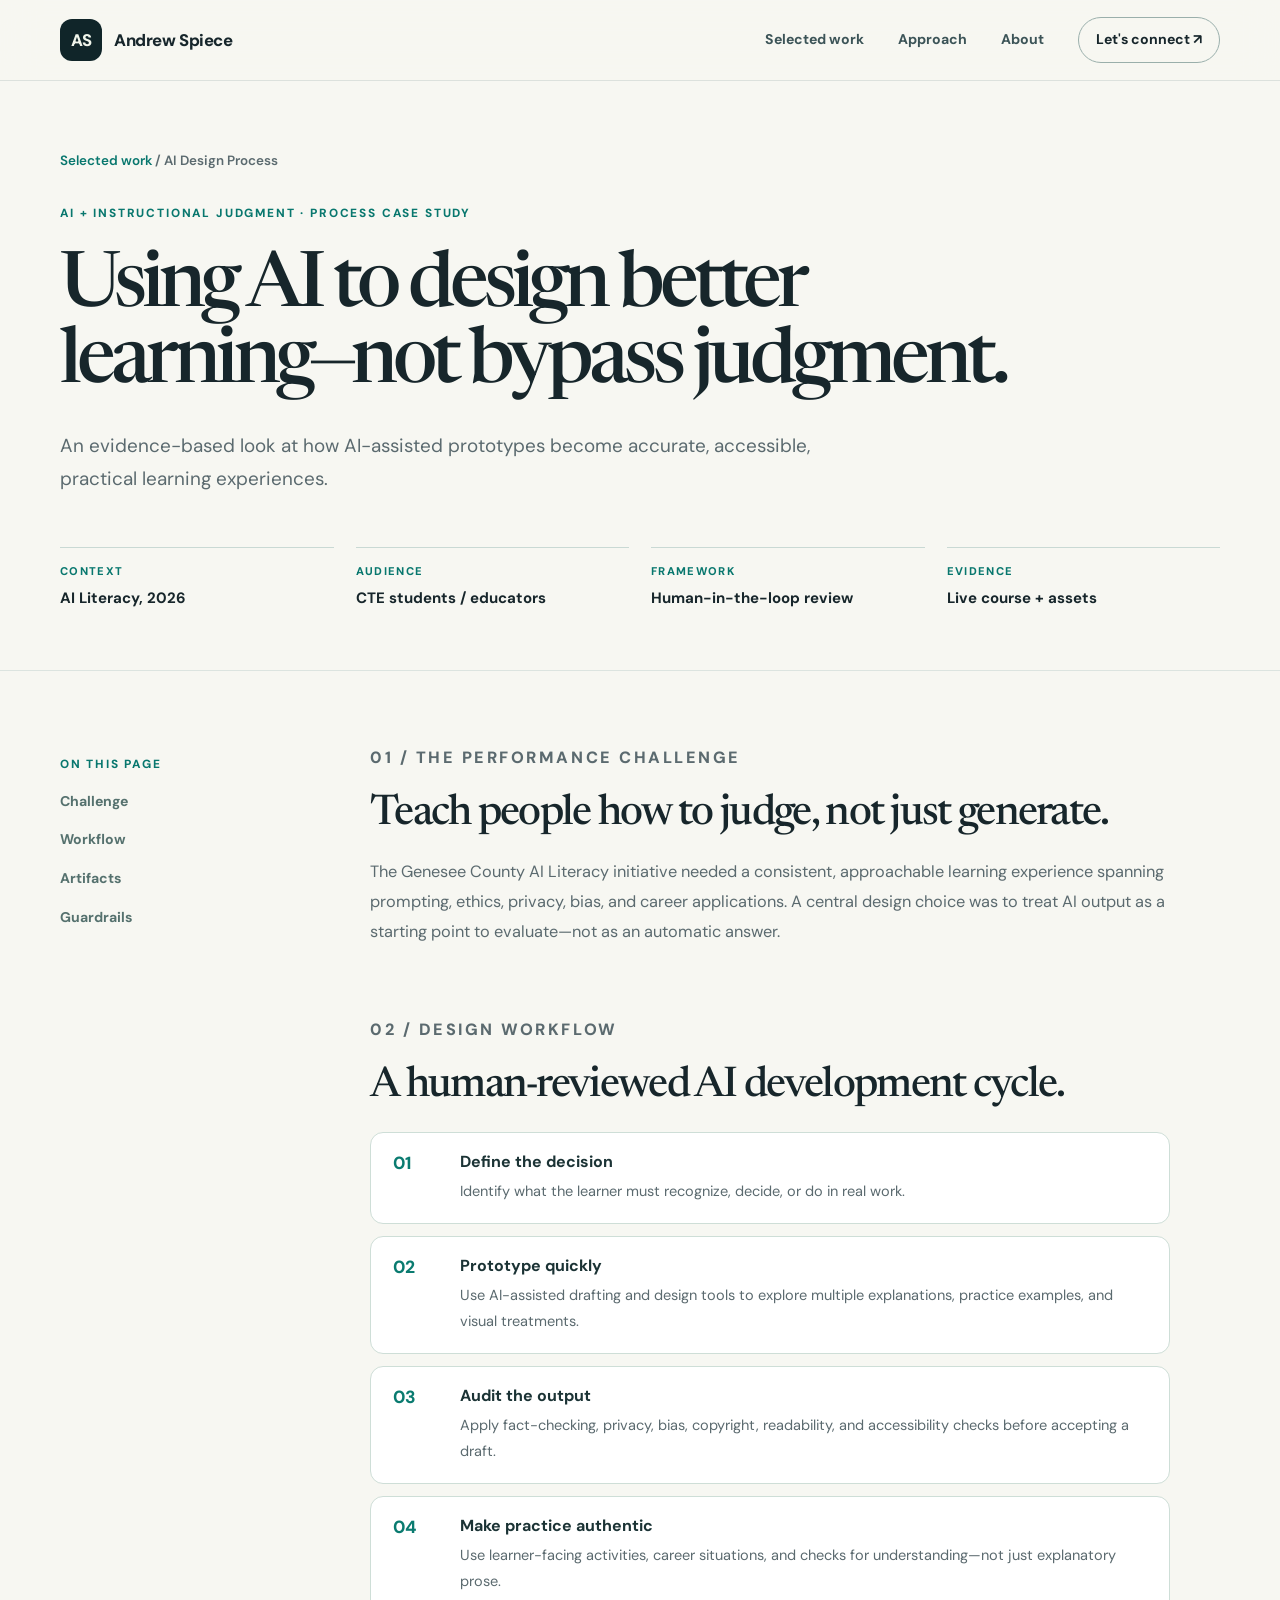
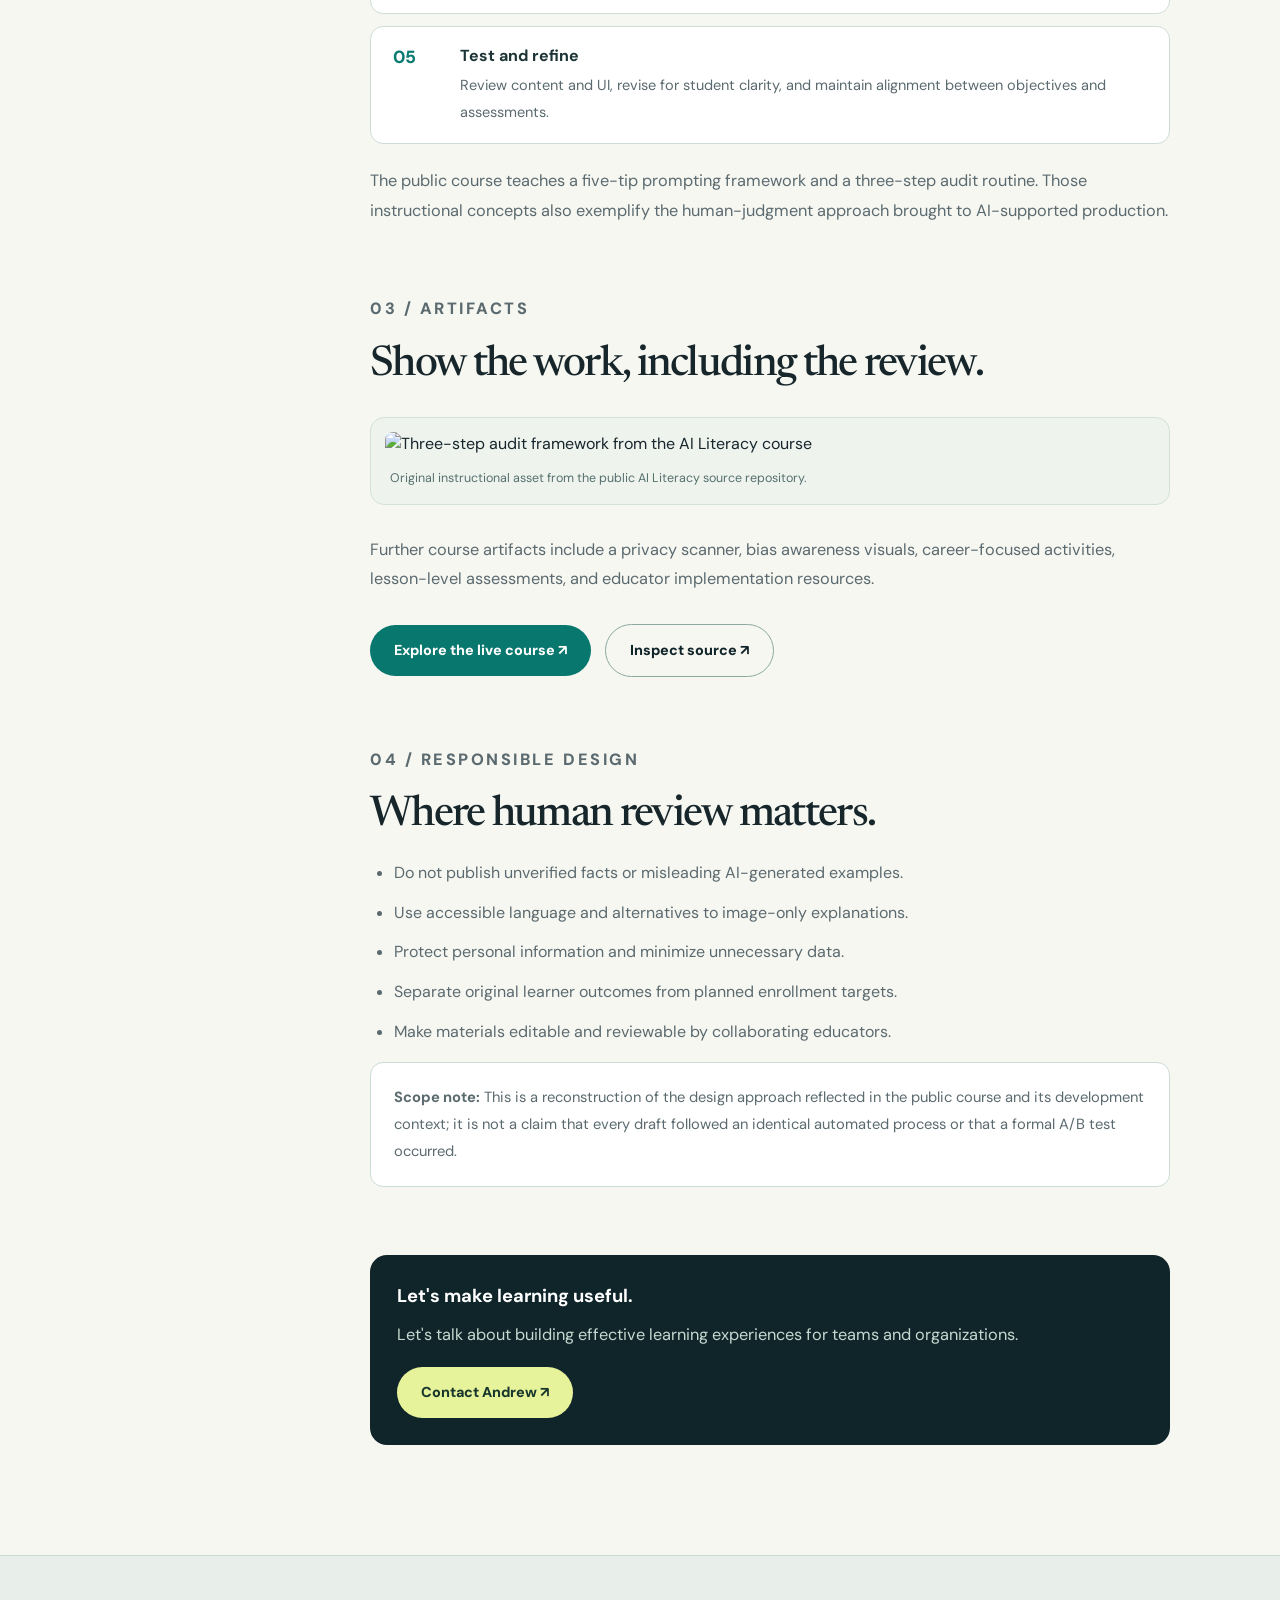
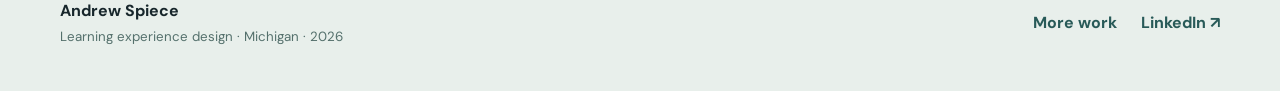
==== projects/ai-design-process.html @ ae66c5fb "Expand portfolio with Storyline, AI process, learning tools, branching scenario and video tour" ====
<!doctype html><html lang="en"><head><meta charset="utf-8"><meta name="viewport" content="width=device-width,initial-scale=1"><meta name="description" content="How AI-supported learning design preserves instructional judgment, privacy, accessibility and verification."><meta name="theme-color" content="#102529"><title>AI Design Process | Andrew Spiece</title><link rel="stylesheet" href="../assets/site.css"></head><body><a class="skip" href="#main">Skip to content</a><header class="nav"><div class="wrap nav-inner"><a class="brand" href="../index.html"><span class="brand-mark">AS</span><span>Andrew Spiece</span></a><nav class="navlinks" aria-label="Primary"><a href="../index.html#work">Selected work</a><a href="../index.html#approach">Approach</a><a href="../index.html#about">About</a><a class="nav-cta" href="mailto:aspiece@gmail.com">Let's connect ↗</a></nav></div></header><main id="main"><header class="page-hero"><div class="wrap"><div class="breadcrumbs"><a href="../index.html#work">Selected work</a> / AI Design Process</div><p class="eyebrow" style="margin-top:32px">AI + instructional judgment · Process case study</p><h1>Using AI to design better learning—not bypass judgment.</h1><p class="sub">An evidence-based look at how AI-assisted prototypes become accurate, accessible, practical learning experiences.</p><div class="meta-grid"><div><small>Context</small><strong>AI Literacy, 2026</strong></div><div><small>Audience</small><strong>CTE students / educators</strong></div><div><small>Framework</small><strong>Human-in-the-loop review</strong></div><div><small>Evidence</small><strong>Live course + assets</strong></div></div></div></header><div class="wrap case-layout"><aside class="toc" aria-label="On this page"><p>On this page</p><a href="#need">Challenge</a><a href="#method">Workflow</a><a href="#artifacts">Artifacts</a><a href="#guardrails">Guardrails</a></aside><article class="case-body"><section id="need"><p class="eyebrow">01 / The performance challenge</p><h2>Teach people how to judge, not just generate.</h2><p>The Genesee County AI Literacy initiative needed a consistent, approachable learning experience spanning prompting, ethics, privacy, bias, and career applications. A central design choice was to treat AI output as a starting point to evaluate—not as an automatic answer.</p></section><section id="method"><p class="eyebrow">02 / Design workflow</p><h2>A human-reviewed AI development cycle.</h2><div class="process-stack"><div><span>01</span><strong>Define the decision</strong><p>Identify what the learner must recognize, decide, or do in real work.</p></div><div><span>02</span><strong>Prototype quickly</strong><p>Use AI-assisted drafting and design tools to explore multiple explanations, practice examples, and visual treatments.</p></div><div><span>03</span><strong>Audit the output</strong><p>Apply fact-checking, privacy, bias, copyright, readability, and accessibility checks before accepting a draft.</p></div><div><span>04</span><strong>Make practice authentic</strong><p>Use learner-facing activities, career situations, and checks for understanding—not just explanatory prose.</p></div><div><span>05</span><strong>Test and refine</strong><p>Review content and UI, revise for student clarity, and maintain alignment between objectives and assessments.</p></div></div><p>The public course teaches a five-tip prompting framework and a three-step audit routine. Those instructional concepts also exemplify the human-judgment approach brought to AI-supported production.</p></section><section id="artifacts"><p class="eyebrow">03 / Artifacts</p><h2>Show the work, including the review.</h2><figure class="case-figure"><img src="https://raw.githubusercontent.com/aspiece/AILiteracy/main/assets/media/M01_3StepAuditProcess_v1.png" alt="Three-step audit framework from the AI Literacy course" loading="lazy"><figcaption>Original instructional asset from the public AI Literacy source repository.</figcaption></figure><p>Further course artifacts include a privacy scanner, bias awareness visuals, career-focused activities, lesson-level assessments, and educator implementation resources.</p><div class="actions"><a class="btn" href="https://ai.geneseelearninglab.com/" target="_blank" rel="noopener">Explore the live course ↗</a><a class="btn secondary" href="https://github.com/aspiece/AILiteracy" target="_blank" rel="noopener">Inspect source ↗</a></div></section><section id="guardrails"><p class="eyebrow">04 / Responsible design</p><h2>Where human review matters.</h2><ul><li>Do not publish unverified facts or misleading AI-generated examples.</li><li>Use accessible language and alternatives to image-only explanations.</li><li>Protect personal information and minimize unnecessary data.</li><li>Separate original learner outcomes from planned enrollment targets.</li><li>Make materials editable and reviewable by collaborating educators.</li></ul><div class="note"><p><strong>Scope note:</strong> This is a reconstruction of the design approach reflected in the public course and its development context; it is not a claim that every draft followed an identical automated process or that a formal A/B test occurred.</p></div></section><div class="case-cta"><h3>Let's make learning useful.</h3><p>Let's talk about building effective learning experiences for teams and organizations.</p><a class="btn" href="mailto:aspiece@gmail.com?subject=Learning%20experience%20design">Contact Andrew ↗</a></div></article></div></main><footer class="footer"><div class="wrap footer-inner"><div><strong>Andrew Spiece</strong><br><small>Learning experience design · Michigan · 2026</small></div><div class="footer-links"><a href="../index.html#work">More work</a><a href="https://www.linkedin.com/in/aspiece/" target="_blank" rel="noopener">LinkedIn ↗</a></div></div></footer></body></html>
---- assets/site.css ----
@import url('https://fonts.googleapis.com/css2?family=DM+Sans:wght@400;500;600;700;800&family=Newsreader:opsz,wght@6..72,400;6..72,500;6..72,600&display=swap');
:root{--bg:#f7f7f2;--paper:#fff;--ink:#17262b;--muted:#5b6a6f;--line:#dce4e0;--teal:#08776e;--teal2:#bbdfd8;--lime:#e7f39b;--night:#102529;--shadow:0 18px 55px rgba(14,45,49,.09);font-synthesis:none}*{box-sizing:border-box}html{scroll-behavior:smooth}body{margin:0;background:var(--bg);color:var(--ink);font-family:'DM Sans',system-ui,-apple-system,Arial,sans-serif;line-height:1.55;-webkit-font-smoothing:antialiased}a{color:inherit}a:focus-visible,button:focus-visible{outline:3px solid #e79526;outline-offset:4px}.skip{position:absolute;left:-10000px;top:10px;z-index:20;background:#fff;padding:10px 18px}.skip:focus{left:10px}.wrap{width:min(1160px,calc(100% - 64px));margin-inline:auto}.nav{background:rgba(247,247,242,.93);position:sticky;top:0;z-index:10;backdrop-filter:blur(18px);border-bottom:1px solid rgba(30,65,67,.12)}.nav-inner{min-height:80px;display:flex;align-items:center;justify-content:space-between;gap:32px}.brand{text-decoration:none;display:flex;gap:12px;align-items:center;font-weight:800;letter-spacing:-.025em;font-size:1.05rem}.brand-mark{display:grid;place-items:center;background:var(--night);color:#f0f5eb;width:42px;height:42px;border-radius:12px;font-weight:800;letter-spacing:-.05em}.navlinks{display:flex;gap:34px;align-items:center}.navlinks a{text-decoration:none;font-weight:700;font-size:.88rem;color:#3c5457}.navlinks a:hover,.navlinks a[aria-current='page']{color:var(--teal)}.navlinks .nav-cta{border:1px solid #9aafab;padding:11px 17px;border-radius:100px;color:var(--ink)}.eyebrow{font-size:.74rem;font-weight:800;text-transform:uppercase;letter-spacing:.155em;color:var(--teal)}.hero{padding:86px 0 94px;overflow:hidden}.hero-grid{display:grid;grid-template-columns:minmax(0,1.05fr) minmax(0,.95fr);gap:6%;align-items:center}.hero h1{font-family:'Newsreader',Georgia,serif;font-size:clamp(3.9rem,7vw,7.1rem);line-height:.96;letter-spacing:-.07em;font-weight:500;margin:21px 0 27px;max-width:780px}.hero h1 em{font-weight:500;font-style:normal;color:var(--teal)}.hero .lead{font-size:1.13rem;line-height:1.75;color:var(--muted);max-width:580px}.actions{display:flex;gap:14px;align-items:center;flex-wrap:wrap;margin-top:30px}.btn{display:inline-flex;gap:12px;align-items:center;justify-content:center;border:0;border-radius:100px;padding:14px 24px;background:var(--teal);color:white;text-decoration:none;font-weight:800;font-size:.9rem;transition:transform .2s,background .2s}.btn:hover{transform:translateY(-2px);background:#005d56}.btn.secondary{background:transparent;color:var(--night);border:1px solid #8ca9a1}.btn.secondary:hover{background:white}.hero-visual{position:relative;min-height:500px;display:grid;place-items:center}.hero-visual:before{content:'';position:absolute;width:84%;aspect-ratio:1;border-radius:50%;background:radial-gradient(circle,#d9ece3 30%,#eaf2e3 75%,transparent 75%);z-index:0}.visual-stack{position:relative;z-index:1;width:92%;max-width:470px}.portfolio-window{background:var(--night);color:white;border-radius:22px;padding:20px;transform:rotate(3deg);box-shadow:0 32px 70px rgba(4,48,49,.19)}.window-chrome{display:flex;gap:7px;padding-bottom:16px}.dot{width:9px;height:9px;border-radius:50%;background:#6f908b}.portfolio-window img{display:block;border-radius:11px;width:100%;aspect-ratio:1.58;object-fit:cover}.floating-note{position:absolute;bottom:-35px;left:-25px;background:var(--lime);color:#18382f;max-width:215px;border-radius:16px;padding:20px;transform:rotate(-7deg);box-shadow:var(--shadow);font-size:1rem;font-family:'Newsreader',Georgia,serif;font-weight:600;line-height:1.3}.hero-corner{position:absolute;right:-8px;top:22px;background:#fff;padding:12px 17px;border-radius:100px;box-shadow:var(--shadow);font-size:.72rem;font-weight:800;letter-spacing:.08em;text-transform:uppercase;transform:rotate(8deg)}.proof{border-top:1px solid var(--line);border-bottom:1px solid var(--line);padding:23px 0}.proof-inner{display:flex;gap:20px 40px;flex-wrap:wrap;align-items:center;justify-content:space-between}.proof p{margin:0;font-size:.86rem;color:var(--muted);font-weight:700}.proof strong{color:var(--night)}.section{padding:100px 0}.section-heading{display:flex;justify-content:space-between;align-items:end;gap:20px;margin-bottom:38px}.section h2,.section-heading h2{font-family:'Newsreader',Georgia,serif;font-weight:500;letter-spacing:-.055em;line-height:1.07;font-size:clamp(2.8rem,5.3vw,5rem);margin:12px 0 0}.section-note{max-width:360px;color:var(--muted);margin:0;font-size:.95rem}.project-grid{display:grid;grid-template-columns:repeat(2,minmax(0,1fr));gap:26px}.project{background:var(--paper);border:1px solid var(--line);border-radius:22px;overflow:hidden;box-shadow:0 10px 35px rgba(4,41,39,.035);transition:box-shadow .25s,transform .25s}.project:hover{transform:translateY(-5px);box-shadow:var(--shadow)}.project-image{height:305px;background:#d8ebe8;position:relative;overflow:hidden;display:grid;place-items:center}.project-image img{display:block;width:100%;height:100%;object-fit:cover}.project-image.ai{background:linear-gradient(130deg,#dde5ff,#f5f3e9)}.project-image.ai img{object-fit:contain;width:86%;height:82%;filter:drop-shadow(0 20px 24px rgba(13,45,48,.12))}.project-pill{position:absolute;left:22px;top:20px;background:#fff;border-radius:99px;padding:8px 13px;font-weight:800;font-size:.7rem;letter-spacing:.06em;text-transform:uppercase;box-shadow:0 5px 15px #0000000b}.project-content{padding:31px 34px 35px}.project-content .type{font-size:.74rem;text-transform:uppercase;letter-spacing:.1em;color:var(--teal);font-weight:800}.project h3{font-family:'Newsreader',Georgia,serif;font-size:2.4rem;font-weight:500;letter-spacing:-.045em;line-height:1.08;margin:15px 0 14px}.project p{font-size:.96rem;color:var(--muted);margin:0 0 22px;line-height:1.68}.tags{display:flex;gap:7px;flex-wrap:wrap;margin:20px 0 25px}.tag{font-size:.74rem;font-weight:700;border:1px solid #cbd8d4;color:#42605f;padding:7px 10px;border-radius:99px}.project-link{display:inline-flex;gap:10px;align-items:center;color:var(--teal);text-decoration:none;font-weight:800}.project-link:hover{text-decoration:underline}.approach{background:var(--night);color:#f0f4ec}.approach .eyebrow{color:var(--lime)}.approach h2{max-width:800px}.approach-grid{display:grid;grid-template-columns:repeat(3,1fr);gap:22px;margin-top:50px}.approach-card{border:1px solid #41625f;background:#173136;padding:27px;border-radius:17px}.approach-card .num{font-family:'Newsreader',Georgia,serif;color:var(--lime);font-size:2.4rem}.approach-card h3{margin:12px 0;font-size:1.15rem}.approach-card p{color:#c8d7d1;font-size:.91rem;line-height:1.72;margin:0}.about-grid{display:grid;grid-template-columns:.8fr 1.2fr;gap:90px;align-items:start}.about-grid p{font-size:1.04rem;color:var(--muted);line-height:1.85}.about-grid .keyline{border-top:1px solid var(--line);padding-top:26px;margin-top:26px}.footer{background:#e8efeb;border-top:1px solid #ccdad5;padding:43px 0}.footer-inner{display:flex;align-items:center;justify-content:space-between;gap:20px;flex-wrap:wrap}.footer small{color:#54706c}.footer a{color:#285a58;font-weight:700;text-decoration:none}.footer-links{display:flex;gap:24px}.page-hero{padding:70px 0 60px;border-bottom:1px solid var(--line)}.breadcrumbs{font-size:.84rem;color:var(--muted);font-weight:600}.breadcrumbs a{text-decoration:none;color:var(--teal)}.page-hero h1{font-family:'Newsreader',Georgia,serif;max-width:950px;font-size:clamp(3.4rem,6vw,6.3rem);line-height:.99;letter-spacing:-.064em;font-weight:500;margin:28px 0}.page-hero .sub{font-size:1.18rem;max-width:800px;color:var(--muted);line-height:1.74}.meta-grid{display:grid;grid-template-columns:repeat(4,1fr);gap:22px;padding:32px 0 0}.meta-grid div{border-top:1px solid #c9d9d4;padding-top:15px}.meta-grid small{display:block;font-size:.7rem;text-transform:uppercase;font-weight:800;color:var(--teal);letter-spacing:.12em}.meta-grid strong{display:block;margin-top:7px;font-size:.94rem}.case-layout{display:grid;grid-template-columns:240px minmax(0,1fr);gap:70px;padding:72px 0 110px}.toc{align-self:start;position:sticky;top:116px}.toc p{font-size:.74rem;text-transform:uppercase;letter-spacing:.15em;color:var(--teal);font-weight:800}.toc a{display:block;margin:17px 0;text-decoration:none;color:#55716e;font-size:.88rem;font-weight:700}.toc a:hover{color:var(--teal)}.case-body{max-width:800px}.case-body h2{font-family:'Newsreader',Georgia,serif;font-weight:500;letter-spacing:-.04em;font-size:2.65rem;line-height:1.13;margin:0 0 18px}.case-body h3{font-size:1.15rem;margin:0 0 9px}.case-body p{font-size:1.02rem;color:var(--muted);line-height:1.83;margin:0 0 18px}.case-body section{margin-bottom:68px;scroll-margin-top:125px}.case-body ul{padding-left:24px;color:var(--muted);line-height:1.85}.case-body li{margin-bottom:10px}.case-body blockquote{border-left:4px solid var(--teal);margin:22px 0;padding:18px 26px;background:#edf5ee;color:#315b58;font:500 1.43rem/1.43 'Newsreader',Georgia,serif}.case-figure{margin:27px 0 30px;background:#eef3ee;border:1px solid #d4e1d8;padding:14px;border-radius:14px}.case-figure img{display:block;width:100%;height:auto;border-radius:8px}.case-figure figcaption{font-size:.78rem;color:#56706e;margin:13px 5px 2px;line-height:1.45}.figure-grid{display:grid;grid-template-columns:repeat(2,1fr);gap:16px;margin:28px 0}.figure-grid figure{margin:0}.figure-grid img{width:100%;aspect-ratio:300/168;object-fit:cover;display:block;border:1px solid #d6e3df;border-radius:9px}.figure-grid figcaption{font-size:.75rem;color:#64807b;margin-top:9px}.note{border-radius:13px;border:1px solid #cbdcd7;padding:21px 23px;background:#fff}.note p{margin:0;font-size:.92rem}.ai-flow{display:grid;grid-template-columns:repeat(3,1fr);gap:12px;margin:30px 0}.ai-flow span{padding:16px 18px;background:#e6f1eb;color:#24534f;border-radius:10px;font-weight:800;font-size:.84rem}.case-cta{padding:27px;background:var(--night);color:white;border-radius:17px}.case-cta p{color:#c6d9d1}.case-cta .btn{background:var(--lime);color:#18362b}.case-cta .btn:hover{background:#eff8b7}.license{border-top:1px solid var(--line);padding:22px 0;color:#6a7b78;font-size:.76rem}.license a{color:#1d6c64}.case-body .link-plain{color:var(--teal);font-weight:800}.mobile-nav{display:none}.no-js .navlinks{display:flex}@media(max-width:900px){.wrap{width:min(100% - 40px,1160px)}.hero-grid,.about-grid{grid-template-columns:1fr}.hero{padding:65px 0}.hero-visual{min-height:420px}.hero-grid{gap:28px}.section{padding:75px 0}.case-layout{grid-template-columns:1fr;gap:22px}.toc{position:static;display:flex;gap:22px;flex-wrap:wrap}.toc p{width:100%;margin:0}.toc a{margin:0}.meta-grid{grid-template-columns:repeat(2,1fr)}.project-image{height:230px}.approach-grid{grid-template-columns:1fr 1fr}}@media(max-width:650px){.nav-inner{min-height:68px}.navlinks{gap:14px}.navlinks a{font-size:.78rem}.navlinks a:not(.nav-cta){display:none}.navlinks .nav-cta{padding:9px 12px}.hero h1{font-size:clamp(3.7rem,16vw,5.9rem)}.hero-visual{min-height:300px}.portfolio-window{padding:13px}.floating-note{left:-10px;bottom:-25px;padding:13px;font-size:.9rem}.hero-corner{font-size:.57rem}.section-heading{display:block}.section-note{margin-top:18px}.project-grid,.approach-grid{grid-template-columns:1fr}.project-image{height:250px}.project-content{padding:24px}.about-grid{gap:20px}.page-hero{padding-top:42px}.page-hero h1{font-size:3.4rem}.meta-grid{gap:15px}.case-layout{padding-top:38px}.case-body h2{font-size:2.3rem}.figure-grid{grid-template-columns:1fr}.ai-flow{grid-template-columns:repeat(2,1fr)}.footer-links{gap:14px}.wrap{width:calc(100% - 32px)}}@media(prefers-reduced-motion:reduce){*,*:before,*:after{scroll-behavior:auto!important;transition:none!important}}

/* Added portfolio case studies & accessible learning simulation */
.project-grid .project:nth-child(n+3){border-color:#d6e4de}.project-image.volunteer{background:#08776e}.project-image.volunteer img{object-fit:cover}.project-image.tools{background:#173136}.project-image.tools .art-symbol{font-family:ui-monospace,Menlo,Consolas,monospace;color:#d5eec8;font-size:clamp(2.8rem,7vw,4rem);padding:32px 28px;border:1px solid #5b7e77;border-radius:16px;background:#1c3b3f;box-shadow:0 20px 40px #071e2288}.project-image.simulation{background:linear-gradient(140deg,#cde6df,#e7f3b8)}.project-image.simulation .art-symbol{font-family:'Newsreader',Georgia,serif;font-size:3.5rem;color:#174f49;padding:28px;text-align:center}.project-image.process{background:linear-gradient(155deg,#e6f3d8,#cfe4eb)}.project-image.process .art-symbol{font-family:'Newsreader',Georgia,serif;font-size:3.1rem;color:#214956;padding:36px;text-align:center}.project-image.measure{background:#173136}.project-image.measure .art-symbol{font-size:4.4rem;color:#e7f39b;font-family:'Newsreader',serif}.tool-compare{display:grid;grid-template-columns:repeat(2,minmax(0,1fr));gap:18px;margin:28px 0}.tool-tile{background:white;border:1px solid var(--line);border-radius:14px;padding:24px}.tool-tile h3{font-size:1.4rem}.tool-tile p{font-size:.92rem}.tool-tile .btn{margin-top:12px;padding:11px 15px}.tool-eyebrow{font-size:.73rem;letter-spacing:.09em;text-transform:uppercase;font-weight:800;color:var(--teal)}.process-stack{display:grid;gap:12px;margin:22px 0}.process-stack>div{padding:17px 22px;border:1px solid #ceded7;background:#fff;border-radius:13px;display:grid;grid-template-columns:55px 1fr;column-gap:12px}.process-stack span{grid-row:span 2;color:#0a7b70;font-size:1.1rem;font-weight:800}.process-stack strong{color:#1b3335}.process-stack p{grid-column:2;margin:4px 0 0;font-size:.91rem}.metric-grid{display:grid;grid-template-columns:repeat(2,minmax(0,1fr));gap:14px;margin:24px 0}.metric-grid>div{background:#fff;padding:24px;border-radius:13px;border:1px solid var(--line)}.metric-grid strong{display:block;font:500 3rem/1.1 'Newsreader',Georgia,serif;color:#0d766b}.metric-grid span{display:block;color:#506b66;margin-top:6px;font-size:.89rem}.scenario-intro-note{display:flex;gap:10px;flex-wrap:wrap;margin:24px 0}.scenario-intro-note span{font-size:.75rem;color:#265c54;border:1px solid #bad4cd;border-radius:20px;padding:7px 12px;font-weight:700}.scenario{border:1px solid #b8d4cc;border-radius:17px;overflow:hidden;background:#fff;margin-top:20px;box-shadow:0 15px 45px #122f3014}.scenario-top{padding:18px 26px;background:#e6f0ed;display:flex;align-items:center;gap:20px}.scenario-counter{font-weight:800;font-size:.83rem;color:#214944;white-space:nowrap}.scenario-track{flex:1;height:9px;border-radius:12px;background:#bbd5ce;overflow:hidden}.scenario-track span{display:block;height:100%;background:#08776e;border-radius:12px;transition:width .25s}.scene-body{padding:28px}.scene-context{font-size:.76rem!important;letter-spacing:.12em;text-transform:uppercase;color:#168176!important;font-weight:800}.scene-body h3{font-family:'Newsreader',serif;font-size:2.1rem;margin:7px 0 15px;line-height:1.13}.scene-body #scene-question{color:#344c4f;font-size:1.05rem;line-height:1.75}.scene-options{display:grid;gap:11px;margin:24px 0}.scene-option{cursor:pointer;text-align:left;border:1px solid #c3d7d1;background:#f8fbf8;border-radius:12px;padding:18px 20px;font:600 .94rem/1.55 'DM Sans',system-ui,sans-serif;color:#22403d;transition:border-color .16s,background .16s}.scene-option:hover:not(:disabled){border-color:#08776e;background:#eff7f2}.scene-option.selected{border:2px solid #07766b;background:#e8f4eb}.scene-option:disabled:not(.selected){opacity:.55;cursor:default}.scene-feedback{padding:19px 23px;background:#e9f4ec;border-left:4px solid #08776e;border-radius:8px;margin-bottom:18px;color:#244d47}.scene-feedback strong{font-size:1.04rem}.scene-feedback p{font-size:.95rem;line-height:1.7;margin:6px 0 0;color:#315b55}.scenario-end{padding:27px;background:#fff;border:1px solid #bed8d1;border-radius:15px;margin:24px 0}.scenario-end h3{font-size:1.4rem}.result-number{font:500 4rem/1 'Newsreader',Georgia,serif!important;color:#08776e!important}.review-entry{border-top:1px solid #d7e4df;padding:15px 0}.review-entry p{font-size:.94rem;margin:7px 0}.scenario-note{font-size:.83rem!important;color:#6b7e79!important;margin-top:20px!important}.site-walkthrough{padding:80px 0;border-top:1px solid var(--line)}.walkthrough-grid{display:grid;grid-template-columns:.9fr 1.1fr;gap:45px;align-items:center}.walkthrough-grid h2{font:500 clamp(2.4rem,4vw,4.5rem)/1.1 'Newsreader',serif;margin:15px 0 20px}.walkthrough-grid p{color:var(--muted);line-height:1.8}.walkthrough-grid video{max-width:100%;border-radius:15px;background:#102529;box-shadow:0 20px 50px #10252922}.walkthrough-caption{font-size:.75rem!important}.evidence-banner{padding:70px 0;background:#e8f0ea;border-top:1px solid #cadbd4}.evidence-banner-inner{display:flex;align-items:center;justify-content:space-between;gap:30px}.evidence-banner h2{font:500 3.4rem/1 'Newsreader',serif;margin:12px 0}.evidence-banner p{max-width:660px;color:#54706c}.evidence-banner .btn{flex-shrink:0}.case-body [hidden],.scenario [hidden]{display:none!important}@media(max-width:800px){.tool-compare,.walkthrough-grid{grid-template-columns:1fr}.evidence-banner-inner{display:block}.project-image{height:250px}}@media(max-width:510px){.metric-grid{grid-template-columns:1fr}.scene-body{padding:19px}.scenario-top{padding:14px}.scene-body h3{font-size:1.7rem}}
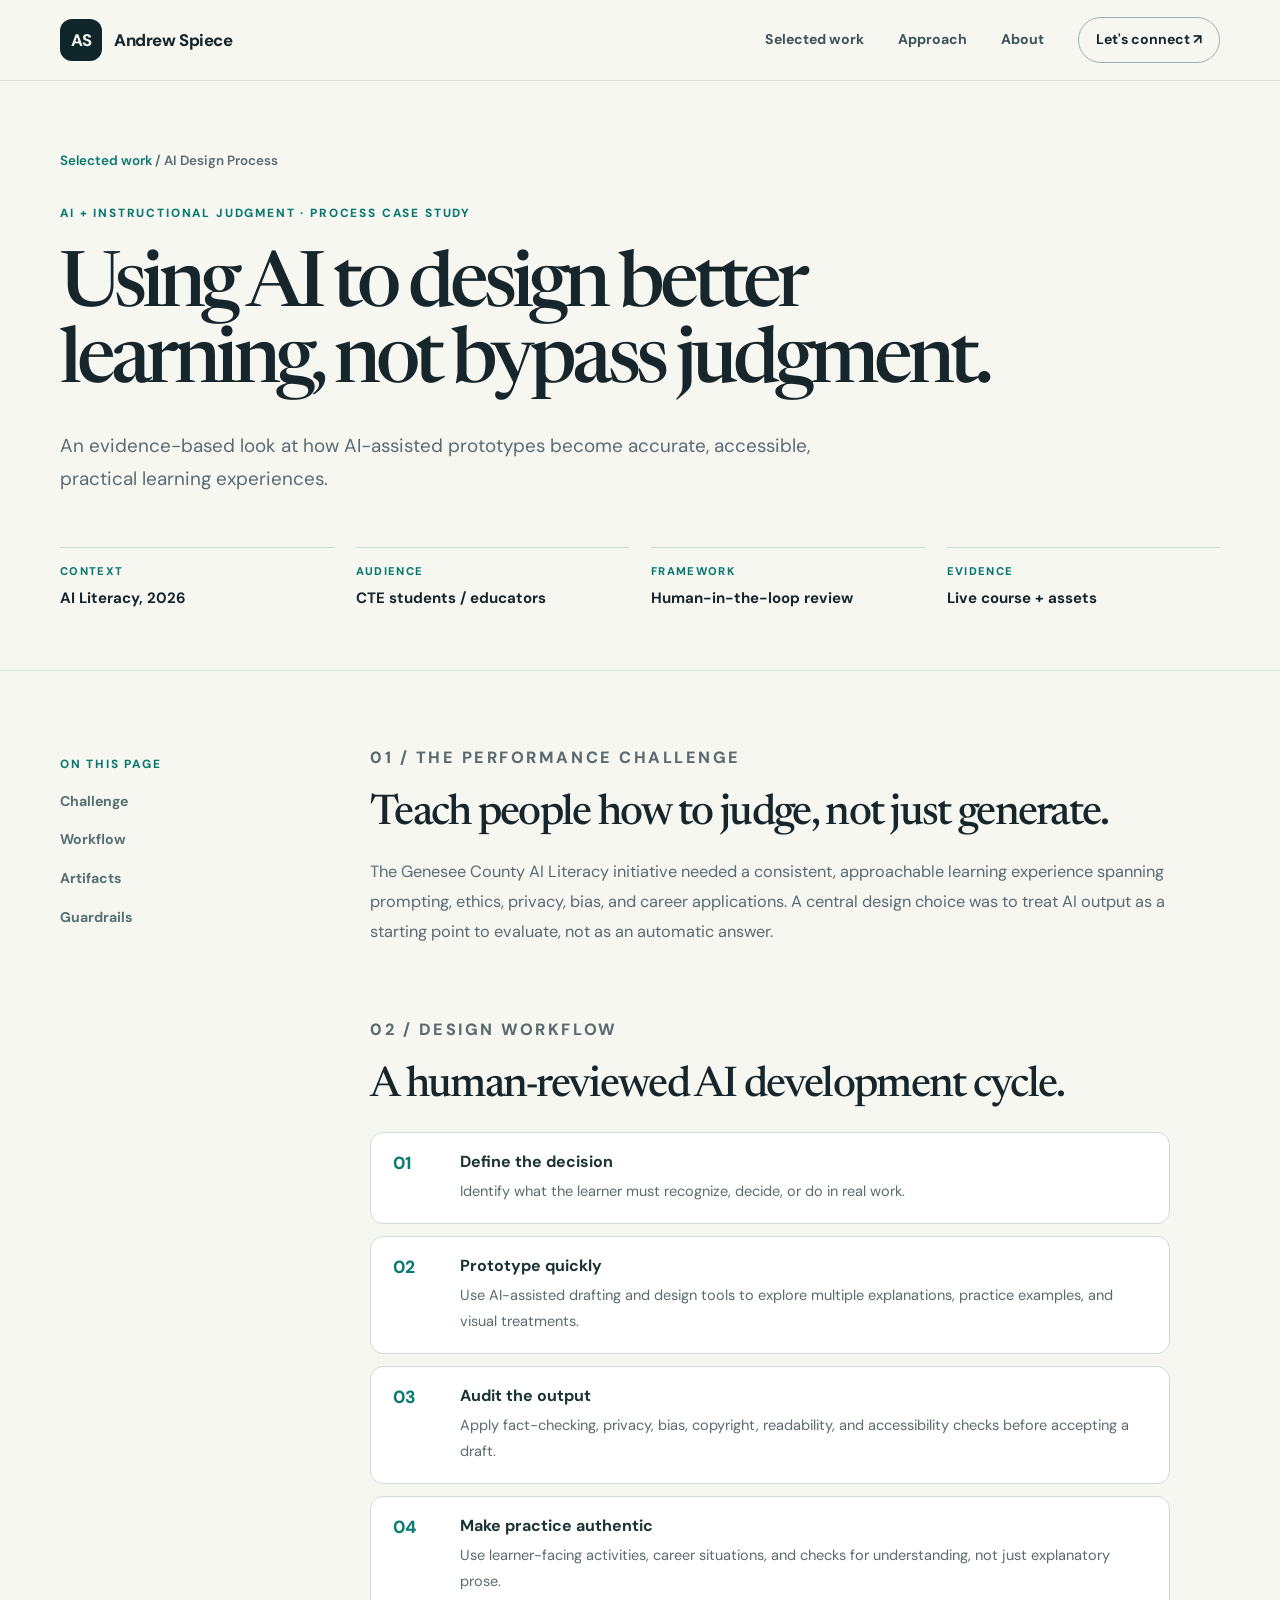
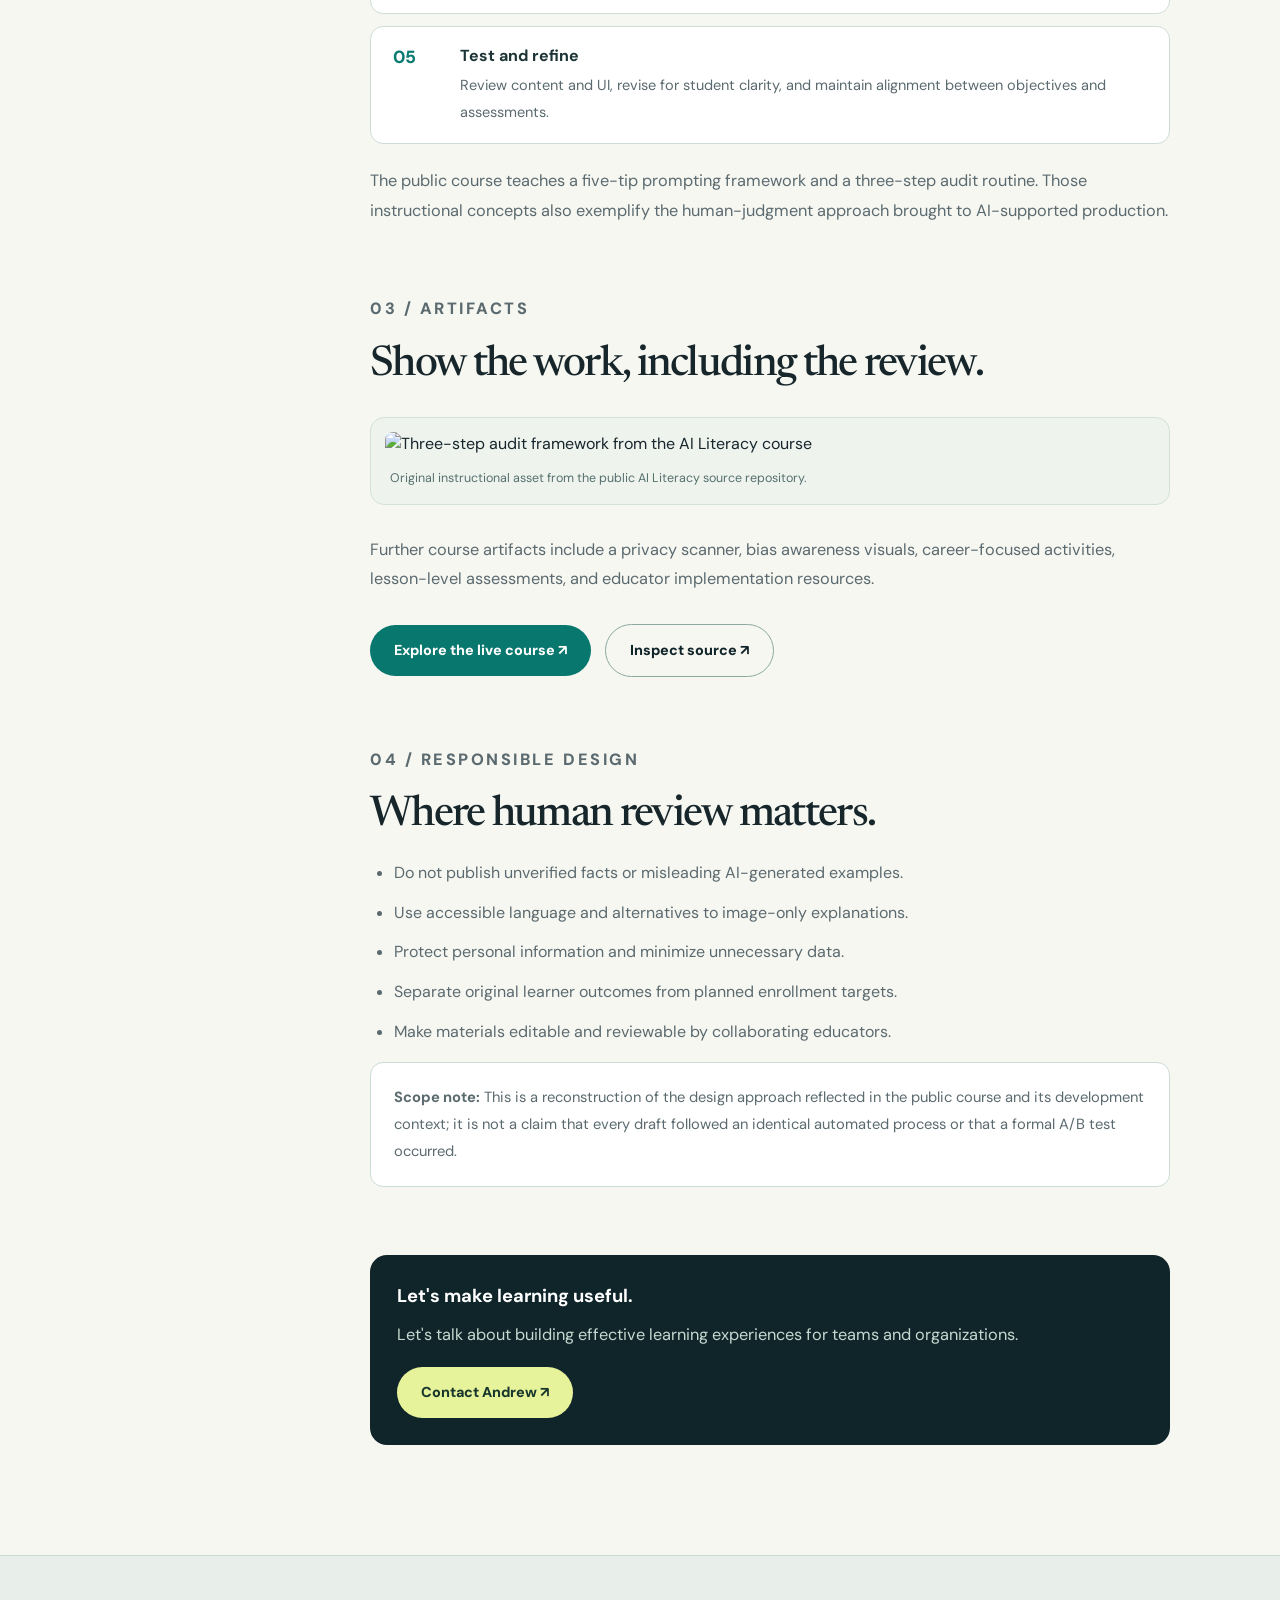
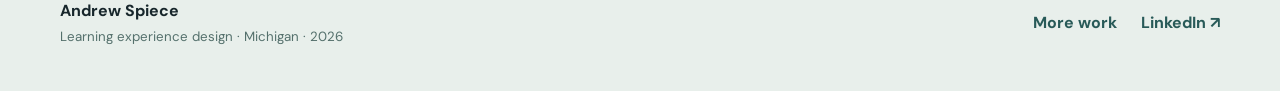
==== commit 3f441781: "Remove em dashes from portfolio copy and transcript" ====
--- a/projects/ai-design-process.html
+++ b/projects/ai-design-process.html
@@ -1 +1 @@
-<!doctype html><html lang="en"><head><meta charset="utf-8"><meta name="viewport" content="width=device-width,initial-scale=1"><meta name="description" content="How AI-supported learning design preserves instructional judgment, privacy, accessibility and verification."><meta name="theme-color" content="#102529"><title>AI Design Process | Andrew Spiece</title><link rel="stylesheet" href="../assets/site.css"></head><body><a class="skip" href="#main">Skip to content</a><header class="nav"><div class="wrap nav-inner"><a class="brand" href="../index.html"><span class="brand-mark">AS</span><span>Andrew Spiece</span></a><nav class="navlinks" aria-label="Primary"><a href="../index.html#work">Selected work</a><a href="../index.html#approach">Approach</a><a href="../index.html#about">About</a><a class="nav-cta" href="mailto:aspiece@gmail.com">Let's connect ↗</a></nav></div></header><main id="main"><header class="page-hero"><div class="wrap"><div class="breadcrumbs"><a href="../index.html#work">Selected work</a> / AI Design Process</div><p class="eyebrow" style="margin-top:32px">AI + instructional judgment · Process case study</p><h1>Using AI to design better learning—not bypass judgment.</h1><p class="sub">An evidence-based look at how AI-assisted prototypes become accurate, accessible, practical learning experiences.</p><div class="meta-grid"><div><small>Context</small><strong>AI Literacy, 2026</strong></div><div><small>Audience</small><strong>CTE students / educators</strong></div><div><small>Framework</small><strong>Human-in-the-loop review</strong></div><div><small>Evidence</small><strong>Live course + assets</strong></div></div></div></header><div class="wrap case-layout"><aside class="toc" aria-label="On this page"><p>On this page</p><a href="#need">Challenge</a><a href="#method">Workflow</a><a href="#artifacts">Artifacts</a><a href="#guardrails">Guardrails</a></aside><article class="case-body"><section id="need"><p class="eyebrow">01 / The performance challenge</p><h2>Teach people how to judge, not just generate.</h2><p>The Genesee County AI Literacy initiative needed a consistent, approachable learning experience spanning prompting, ethics, privacy, bias, and career applications. A central design choice was to treat AI output as a starting point to evaluate—not as an automatic answer.</p></section><section id="method"><p class="eyebrow">02 / Design workflow</p><h2>A human-reviewed AI development cycle.</h2><div class="process-stack"><div><span>01</span><strong>Define the decision</strong><p>Identify what the learner must recognize, decide, or do in real work.</p></div><div><span>02</span><strong>Prototype quickly</strong><p>Use AI-assisted drafting and design tools to explore multiple explanations, practice examples, and visual treatments.</p></div><div><span>03</span><strong>Audit the output</strong><p>Apply fact-checking, privacy, bias, copyright, readability, and accessibility checks before accepting a draft.</p></div><div><span>04</span><strong>Make practice authentic</strong><p>Use learner-facing activities, career situations, and checks for understanding—not just explanatory prose.</p></div><div><span>05</span><strong>Test and refine</strong><p>Review content and UI, revise for student clarity, and maintain alignment between objectives and assessments.</p></div></div><p>The public course teaches a five-tip prompting framework and a three-step audit routine. Those instructional concepts also exemplify the human-judgment approach brought to AI-supported production.</p></section><section id="artifacts"><p class="eyebrow">03 / Artifacts</p><h2>Show the work, including the review.</h2><figure class="case-figure"><img src="https://raw.githubusercontent.com/aspiece/AILiteracy/main/assets/media/M01_3StepAuditProcess_v1.png" alt="Three-step audit framework from the AI Literacy course" loading="lazy"><figcaption>Original instructional asset from the public AI Literacy source repository.</figcaption></figure><p>Further course artifacts include a privacy scanner, bias awareness visuals, career-focused activities, lesson-level assessments, and educator implementation resources.</p><div class="actions"><a class="btn" href="https://ai.geneseelearninglab.com/" target="_blank" rel="noopener">Explore the live course ↗</a><a class="btn secondary" href="https://github.com/aspiece/AILiteracy" target="_blank" rel="noopener">Inspect source ↗</a></div></section><section id="guardrails"><p class="eyebrow">04 / Responsible design</p><h2>Where human review matters.</h2><ul><li>Do not publish unverified facts or misleading AI-generated examples.</li><li>Use accessible language and alternatives to image-only explanations.</li><li>Protect personal information and minimize unnecessary data.</li><li>Separate original learner outcomes from planned enrollment targets.</li><li>Make materials editable and reviewable by collaborating educators.</li></ul><div class="note"><p><strong>Scope note:</strong> This is a reconstruction of the design approach reflected in the public course and its development context; it is not a claim that every draft followed an identical automated process or that a formal A/B test occurred.</p></div></section><div class="case-cta"><h3>Let's make learning useful.</h3><p>Let's talk about building effective learning experiences for teams and organizations.</p><a class="btn" href="mailto:aspiece@gmail.com?subject=Learning%20experience%20design">Contact Andrew ↗</a></div></article></div></main><footer class="footer"><div class="wrap footer-inner"><div><strong>Andrew Spiece</strong><br><small>Learning experience design · Michigan · 2026</small></div><div class="footer-links"><a href="../index.html#work">More work</a><a href="https://www.linkedin.com/in/aspiece/" target="_blank" rel="noopener">LinkedIn ↗</a></div></div></footer></body></html>+<!doctype html><html lang="en"><head><meta charset="utf-8"><meta name="viewport" content="width=device-width,initial-scale=1"><meta name="description" content="How AI-supported learning design preserves instructional judgment, privacy, accessibility and verification."><meta name="theme-color" content="#102529"><title>AI Design Process | Andrew Spiece</title><link rel="stylesheet" href="../assets/site.css"></head><body><a class="skip" href="#main">Skip to content</a><header class="nav"><div class="wrap nav-inner"><a class="brand" href="../index.html"><span class="brand-mark">AS</span><span>Andrew Spiece</span></a><nav class="navlinks" aria-label="Primary"><a href="../index.html#work">Selected work</a><a href="../index.html#approach">Approach</a><a href="../index.html#about">About</a><a class="nav-cta" href="mailto:aspiece@gmail.com">Let's connect ↗</a></nav></div></header><main id="main"><header class="page-hero"><div class="wrap"><div class="breadcrumbs"><a href="../index.html#work">Selected work</a> / AI Design Process</div><p class="eyebrow" style="margin-top:32px">AI + instructional judgment · Process case study</p><h1>Using AI to design better learning, not bypass judgment.</h1><p class="sub">An evidence-based look at how AI-assisted prototypes become accurate, accessible, practical learning experiences.</p><div class="meta-grid"><div><small>Context</small><strong>AI Literacy, 2026</strong></div><div><small>Audience</small><strong>CTE students / educators</strong></div><div><small>Framework</small><strong>Human-in-the-loop review</strong></div><div><small>Evidence</small><strong>Live course + assets</strong></div></div></div></header><div class="wrap case-layout"><aside class="toc" aria-label="On this page"><p>On this page</p><a href="#need">Challenge</a><a href="#method">Workflow</a><a href="#artifacts">Artifacts</a><a href="#guardrails">Guardrails</a></aside><article class="case-body"><section id="need"><p class="eyebrow">01 / The performance challenge</p><h2>Teach people how to judge, not just generate.</h2><p>The Genesee County AI Literacy initiative needed a consistent, approachable learning experience spanning prompting, ethics, privacy, bias, and career applications. A central design choice was to treat AI output as a starting point to evaluate, not as an automatic answer.</p></section><section id="method"><p class="eyebrow">02 / Design workflow</p><h2>A human-reviewed AI development cycle.</h2><div class="process-stack"><div><span>01</span><strong>Define the decision</strong><p>Identify what the learner must recognize, decide, or do in real work.</p></div><div><span>02</span><strong>Prototype quickly</strong><p>Use AI-assisted drafting and design tools to explore multiple explanations, practice examples, and visual treatments.</p></div><div><span>03</span><strong>Audit the output</strong><p>Apply fact-checking, privacy, bias, copyright, readability, and accessibility checks before accepting a draft.</p></div><div><span>04</span><strong>Make practice authentic</strong><p>Use learner-facing activities, career situations, and checks for understanding, not just explanatory prose.</p></div><div><span>05</span><strong>Test and refine</strong><p>Review content and UI, revise for student clarity, and maintain alignment between objectives and assessments.</p></div></div><p>The public course teaches a five-tip prompting framework and a three-step audit routine. Those instructional concepts also exemplify the human-judgment approach brought to AI-supported production.</p></section><section id="artifacts"><p class="eyebrow">03 / Artifacts</p><h2>Show the work, including the review.</h2><figure class="case-figure"><img src="https://raw.githubusercontent.com/aspiece/AILiteracy/main/assets/media/M01_3StepAuditProcess_v1.png" alt="Three-step audit framework from the AI Literacy course" loading="lazy"><figcaption>Original instructional asset from the public AI Literacy source repository.</figcaption></figure><p>Further course artifacts include a privacy scanner, bias awareness visuals, career-focused activities, lesson-level assessments, and educator implementation resources.</p><div class="actions"><a class="btn" href="https://ai.geneseelearninglab.com/" target="_blank" rel="noopener">Explore the live course ↗</a><a class="btn secondary" href="https://github.com/aspiece/AILiteracy" target="_blank" rel="noopener">Inspect source ↗</a></div></section><section id="guardrails"><p class="eyebrow">04 / Responsible design</p><h2>Where human review matters.</h2><ul><li>Do not publish unverified facts or misleading AI-generated examples.</li><li>Use accessible language and alternatives to image-only explanations.</li><li>Protect personal information and minimize unnecessary data.</li><li>Separate original learner outcomes from planned enrollment targets.</li><li>Make materials editable and reviewable by collaborating educators.</li></ul><div class="note"><p><strong>Scope note:</strong> This is a reconstruction of the design approach reflected in the public course and its development context; it is not a claim that every draft followed an identical automated process or that a formal A/B test occurred.</p></div></section><div class="case-cta"><h3>Let's make learning useful.</h3><p>Let's talk about building effective learning experiences for teams and organizations.</p><a class="btn" href="mailto:aspiece@gmail.com?subject=Learning%20experience%20design">Contact Andrew ↗</a></div></article></div></main><footer class="footer"><div class="wrap footer-inner"><div><strong>Andrew Spiece</strong><br><small>Learning experience design · Michigan · 2026</small></div><div class="footer-links"><a href="../index.html#work">More work</a><a href="https://www.linkedin.com/in/aspiece/" target="_blank" rel="noopener">LinkedIn ↗</a></div></div></footer></body></html>
--- a/assets/site.css
+++ b/assets/site.css
@@ -3,3 +3,33 @@
 
 /* Added portfolio case studies & accessible learning simulation */
 .project-grid .project:nth-child(n+3){border-color:#d6e4de}.project-image.volunteer{background:#08776e}.project-image.volunteer img{object-fit:cover}.project-image.tools{background:#173136}.project-image.tools .art-symbol{font-family:ui-monospace,Menlo,Consolas,monospace;color:#d5eec8;font-size:clamp(2.8rem,7vw,4rem);padding:32px 28px;border:1px solid #5b7e77;border-radius:16px;background:#1c3b3f;box-shadow:0 20px 40px #071e2288}.project-image.simulation{background:linear-gradient(140deg,#cde6df,#e7f3b8)}.project-image.simulation .art-symbol{font-family:'Newsreader',Georgia,serif;font-size:3.5rem;color:#174f49;padding:28px;text-align:center}.project-image.process{background:linear-gradient(155deg,#e6f3d8,#cfe4eb)}.project-image.process .art-symbol{font-family:'Newsreader',Georgia,serif;font-size:3.1rem;color:#214956;padding:36px;text-align:center}.project-image.measure{background:#173136}.project-image.measure .art-symbol{font-size:4.4rem;color:#e7f39b;font-family:'Newsreader',serif}.tool-compare{display:grid;grid-template-columns:repeat(2,minmax(0,1fr));gap:18px;margin:28px 0}.tool-tile{background:white;border:1px solid var(--line);border-radius:14px;padding:24px}.tool-tile h3{font-size:1.4rem}.tool-tile p{font-size:.92rem}.tool-tile .btn{margin-top:12px;padding:11px 15px}.tool-eyebrow{font-size:.73rem;letter-spacing:.09em;text-transform:uppercase;font-weight:800;color:var(--teal)}.process-stack{display:grid;gap:12px;margin:22px 0}.process-stack>div{padding:17px 22px;border:1px solid #ceded7;background:#fff;border-radius:13px;display:grid;grid-template-columns:55px 1fr;column-gap:12px}.process-stack span{grid-row:span 2;color:#0a7b70;font-size:1.1rem;font-weight:800}.process-stack strong{color:#1b3335}.process-stack p{grid-column:2;margin:4px 0 0;font-size:.91rem}.metric-grid{display:grid;grid-template-columns:repeat(2,minmax(0,1fr));gap:14px;margin:24px 0}.metric-grid>div{background:#fff;padding:24px;border-radius:13px;border:1px solid var(--line)}.metric-grid strong{display:block;font:500 3rem/1.1 'Newsreader',Georgia,serif;color:#0d766b}.metric-grid span{display:block;color:#506b66;margin-top:6px;font-size:.89rem}.scenario-intro-note{display:flex;gap:10px;flex-wrap:wrap;margin:24px 0}.scenario-intro-note span{font-size:.75rem;color:#265c54;border:1px solid #bad4cd;border-radius:20px;padding:7px 12px;font-weight:700}.scenario{border:1px solid #b8d4cc;border-radius:17px;overflow:hidden;background:#fff;margin-top:20px;box-shadow:0 15px 45px #122f3014}.scenario-top{padding:18px 26px;background:#e6f0ed;display:flex;align-items:center;gap:20px}.scenario-counter{font-weight:800;font-size:.83rem;color:#214944;white-space:nowrap}.scenario-track{flex:1;height:9px;border-radius:12px;background:#bbd5ce;overflow:hidden}.scenario-track span{display:block;height:100%;background:#08776e;border-radius:12px;transition:width .25s}.scene-body{padding:28px}.scene-context{font-size:.76rem!important;letter-spacing:.12em;text-transform:uppercase;color:#168176!important;font-weight:800}.scene-body h3{font-family:'Newsreader',serif;font-size:2.1rem;margin:7px 0 15px;line-height:1.13}.scene-body #scene-question{color:#344c4f;font-size:1.05rem;line-height:1.75}.scene-options{display:grid;gap:11px;margin:24px 0}.scene-option{cursor:pointer;text-align:left;border:1px solid #c3d7d1;background:#f8fbf8;border-radius:12px;padding:18px 20px;font:600 .94rem/1.55 'DM Sans',system-ui,sans-serif;color:#22403d;transition:border-color .16s,background .16s}.scene-option:hover:not(:disabled){border-color:#08776e;background:#eff7f2}.scene-option.selected{border:2px solid #07766b;background:#e8f4eb}.scene-option:disabled:not(.selected){opacity:.55;cursor:default}.scene-feedback{padding:19px 23px;background:#e9f4ec;border-left:4px solid #08776e;border-radius:8px;margin-bottom:18px;color:#244d47}.scene-feedback strong{font-size:1.04rem}.scene-feedback p{font-size:.95rem;line-height:1.7;margin:6px 0 0;color:#315b55}.scenario-end{padding:27px;background:#fff;border:1px solid #bed8d1;border-radius:15px;margin:24px 0}.scenario-end h3{font-size:1.4rem}.result-number{font:500 4rem/1 'Newsreader',Georgia,serif!important;color:#08776e!important}.review-entry{border-top:1px solid #d7e4df;padding:15px 0}.review-entry p{font-size:.94rem;margin:7px 0}.scenario-note{font-size:.83rem!important;color:#6b7e79!important;margin-top:20px!important}.site-walkthrough{padding:80px 0;border-top:1px solid var(--line)}.walkthrough-grid{display:grid;grid-template-columns:.9fr 1.1fr;gap:45px;align-items:center}.walkthrough-grid h2{font:500 clamp(2.4rem,4vw,4.5rem)/1.1 'Newsreader',serif;margin:15px 0 20px}.walkthrough-grid p{color:var(--muted);line-height:1.8}.walkthrough-grid video{max-width:100%;border-radius:15px;background:#102529;box-shadow:0 20px 50px #10252922}.walkthrough-caption{font-size:.75rem!important}.evidence-banner{padding:70px 0;background:#e8f0ea;border-top:1px solid #cadbd4}.evidence-banner-inner{display:flex;align-items:center;justify-content:space-between;gap:30px}.evidence-banner h2{font:500 3.4rem/1 'Newsreader',serif;margin:12px 0}.evidence-banner p{max-width:660px;color:#54706c}.evidence-banner .btn{flex-shrink:0}.case-body [hidden],.scenario [hidden]{display:none!important}@media(max-width:800px){.tool-compare,.walkthrough-grid{grid-template-columns:1fr}.evidence-banner-inner{display:block}.project-image{height:250px}}@media(max-width:510px){.metric-grid{grid-template-columns:1fr}.scene-body{padding:19px}.scenario-top{padding:14px}.scene-body h3{font-size:1.7rem}}
+
+
+/* Slide-first portfolio presentation: preserve entire 16:9 learning designs. */
+.hero-visual{min-height:395px}
+.hero-slide-frame{position:relative;margin:0;width:min(100%,570px);background:#fff;padding:12px;border:1px solid #d7e2dd;border-radius:18px;box-shadow:0 24px 64px rgba(14,45,49,.15)}
+.hero-slide-frame>a{display:block;overflow:hidden;background:#f8faf8;border-radius:10px;aspect-ratio:16/9}
+.hero-slide-frame img{display:block;width:100%;height:100%;object-fit:contain}
+.hero-slide-frame figcaption{display:grid;gap:3px;padding:15px 9px 5px;line-height:1.35}
+.hero-slide-frame figcaption span{font-weight:800;text-transform:uppercase;letter-spacing:.10em;font-size:.68rem;color:var(--teal)}
+.hero-slide-frame figcaption strong{font-size:.84rem;font-weight:700;color:var(--night)}
+.project-image.training-preview,.project-image.volunteer,.project-image.simulation{padding:50px 22px 16px;background:#edf2ee}
+.project-image.training-preview img,.project-image.volunteer img,.project-image.simulation img{display:block;width:100%;height:100%;max-height:100%;object-fit:contain;border-radius:8px;filter:drop-shadow(0 6px 12px rgba(14,45,49,.1))}
+.project-image.training-preview .project-pill,.project-image.volunteer .project-pill,.project-image.simulation .project-pill{top:12px;left:20px}
+.case-showcase .featured-slide{margin:25px 0 30px;padding:14px;border:1px solid #d2dfd9;border-radius:16px;background:#fff;box-shadow:0 8px 28px rgba(14,45,49,.045)}
+.case-showcase .featured-slide figure{margin:0}
+.case-showcase .featured-slide figure>a{display:block;background:#f5f7f4;border-radius:9px;overflow:hidden;aspect-ratio:16/9}
+.case-showcase .featured-slide img{display:block;width:100%;height:100%;object-fit:contain}
+.case-showcase .featured-slide figcaption{display:grid;gap:7px;padding:20px 12px 9px;color:#506a64;line-height:1.6;font-size:.88rem}
+.case-showcase .featured-slide figcaption .figure-kicker{font-size:.68rem;text-transform:uppercase;letter-spacing:.14em;color:var(--teal);font-weight:800}
+.case-showcase .featured-slide figcaption strong{font-size:1.18rem;color:var(--ink)}
+.case-showcase .featured-slide figcaption a,.case-showcase .slide-thumbnails a{color:var(--teal);font-weight:800}
+.case-showcase .supporting-slides{margin-top:45px;padding-top:25px;border-top:1px solid var(--line)}
+.case-showcase .supporting-slides h3{font-size:1.23rem;margin:0 0 10px}
+.case-showcase .slide-thumbnails{margin-top:20px}
+.case-showcase .slide-thumbnails figure{padding:10px;background:#fff;border:1px solid var(--line);border-radius:12px}
+.case-showcase .slide-thumbnails img{width:100%;height:auto;aspect-ratio:16/9;object-fit:contain;background:#f4f7f4;border-radius:7px}
+.case-showcase .slide-thumbnails figcaption{padding:2px 5px 5px;color:#536c66;line-height:1.55}
+.figure-grid img{object-fit:contain}
+@media(max-width:900px){.hero-visual{min-height:360px}.hero-slide-frame{max-width:600px}}
+@media(max-width:650px){.hero-visual{min-height:auto;padding:20px 0 28px}.hero-slide-frame{width:100%;padding:9px}.hero-slide-frame figcaption{padding:12px 6px 4px}.project-image.training-preview,.project-image.volunteer,.project-image.simulation{padding:49px 14px 13px}.case-showcase .featured-slide{padding:9px}.case-showcase .featured-slide figcaption{padding:14px 7px 7px}}
